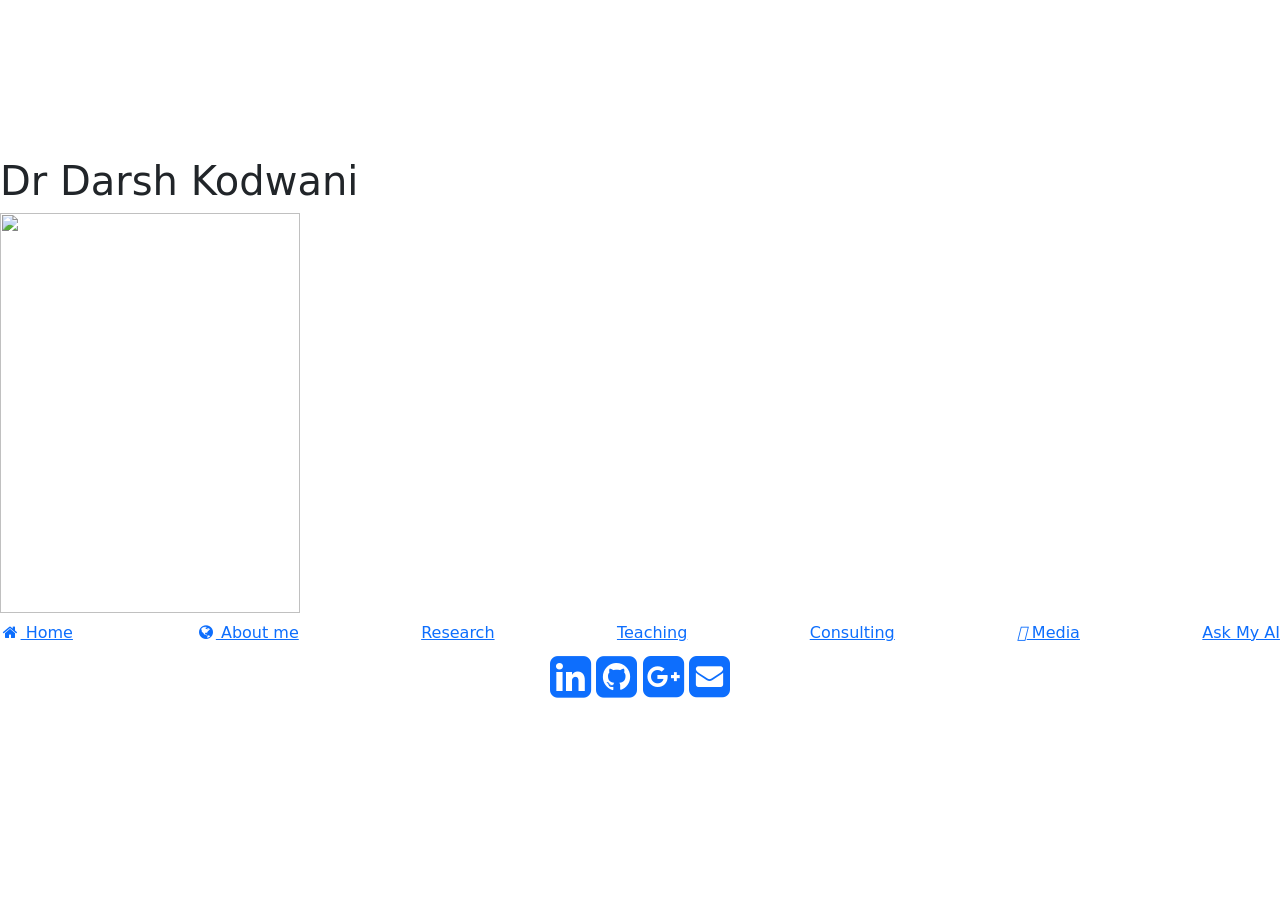
==== index.html @ 9b9df62f "Add Ask My AI chat page with OpenAI-powered agent" ====
<!DOCTYPE html>
<html>

<head>
    <meta name="viewport" content="width=device-width, initial-scale=1">
    <!-- PAGE TITLE -->
    <title>Darsh | Homepage</title>
    <!-- Favicon -->
    <link rel="icon" type="image/" href="Images/favicon.ico" />
    <!-- Bootstrap -->
    <link href="https://cdn.jsdelivr.net/npm/bootstrap@5.0.0-beta3/dist/css/bootstrap.min.css" rel="stylesheet" integrity="sha384-eOJMYsd53ii+scO/bJGFsiCZc+5NDVN2yr8+0RDqr0Ql0h+rP48ckxlpbzKgwra6" crossorigin="anonymous">
    <link rel="stylesheet" href="https://cdnjs.cloudflare.com/ajax/libs/font-awesome/4.7.0/css/font-awesome.min.css">
    <!-- Stylesheets -->
    <link rel="stylesheet" href="css/index.css">
    <script src="https://kit.fontawesome.com/a67cc6a017.js" crossorigin="anonymous"></script>
</head>

<body>

    <video autoplay muted loop id="myVideo">
      <source src="video.mp4" type="video/mp4";>
    </video>

    <div class="content">

        <h1 class="my_name" , id="my_name">
            Dr Darsh Kodwani
        </h1>

        <img class="my_image" src="Images/DK_new.jpg" width="300" height="400">

        <!-- NAVBAR-->
        <div class="navbar">
            <a class="name-navitem" href="index.html"><i class="fa fa-fw fa-home nav-item"></i> Home</a>
            <a class="name-navitem" href="about_me.html"><i class="fa fa-fw fa-globe nav-item"></i> About me</a>
            <a class="name-navitem" href="research.html"><i class="fas fa-fw fa-atom nav-item"></i> Research</a>
            <a class="name-navitem" href="teaching.html"><i class="fas fa-fw fa-chalkboard-teacher nav-item"></i> Teaching</a>
            <a class="name-navitem" href="consulting.html"><i class="fas fa-fw fa-business-time nav-item"></i> Consulting</a>
            <a class="name-navitem" href="media.html"><i class="fas fa-fw fa-microphone nav-item"></i> Media </a>
            <a class="name-navitem" href="agent.html"><i class="fas fa-fw fa-robot nav-item"></i> Ask My AI</a>
        </div>
        <!-- /NAVBAR-->

        <section id="lab_social_icon_footer">
            <!-- Include Font Awesome Stylesheet in Header -->
            <link href="//maxcdn.bootstrapcdn.com/font-awesome/4.1.0/css/font-awesome.min.css" rel="stylesheet">
            <div class="container">
                <div class="text-center center-block">
                    <a href="https://www.linkedin.com/in/darsh-kodwani/"><i id="social-fb" class="fa fa-linkedin-square fa-3x social"></i></a>
                    <a href="https://github.com/DarshKodwani"><i id="social-tw" class="fa fa-github-square fa-3x social"></i></a>
                    <a href="https://scholar.google.com/citations?hl=en&user=wxKNfz0AAAAJ"><i id="social-gp" class="fa fa-google-plus-square fa-3x social"></i></a>
                    <a href="mailto:darshkodwani13@gmail.com"><i id="social-em" class="fa fa-envelope-square fa-3x social"></i></a>
                </div>
            </div>
        </section>

</body>

</html>
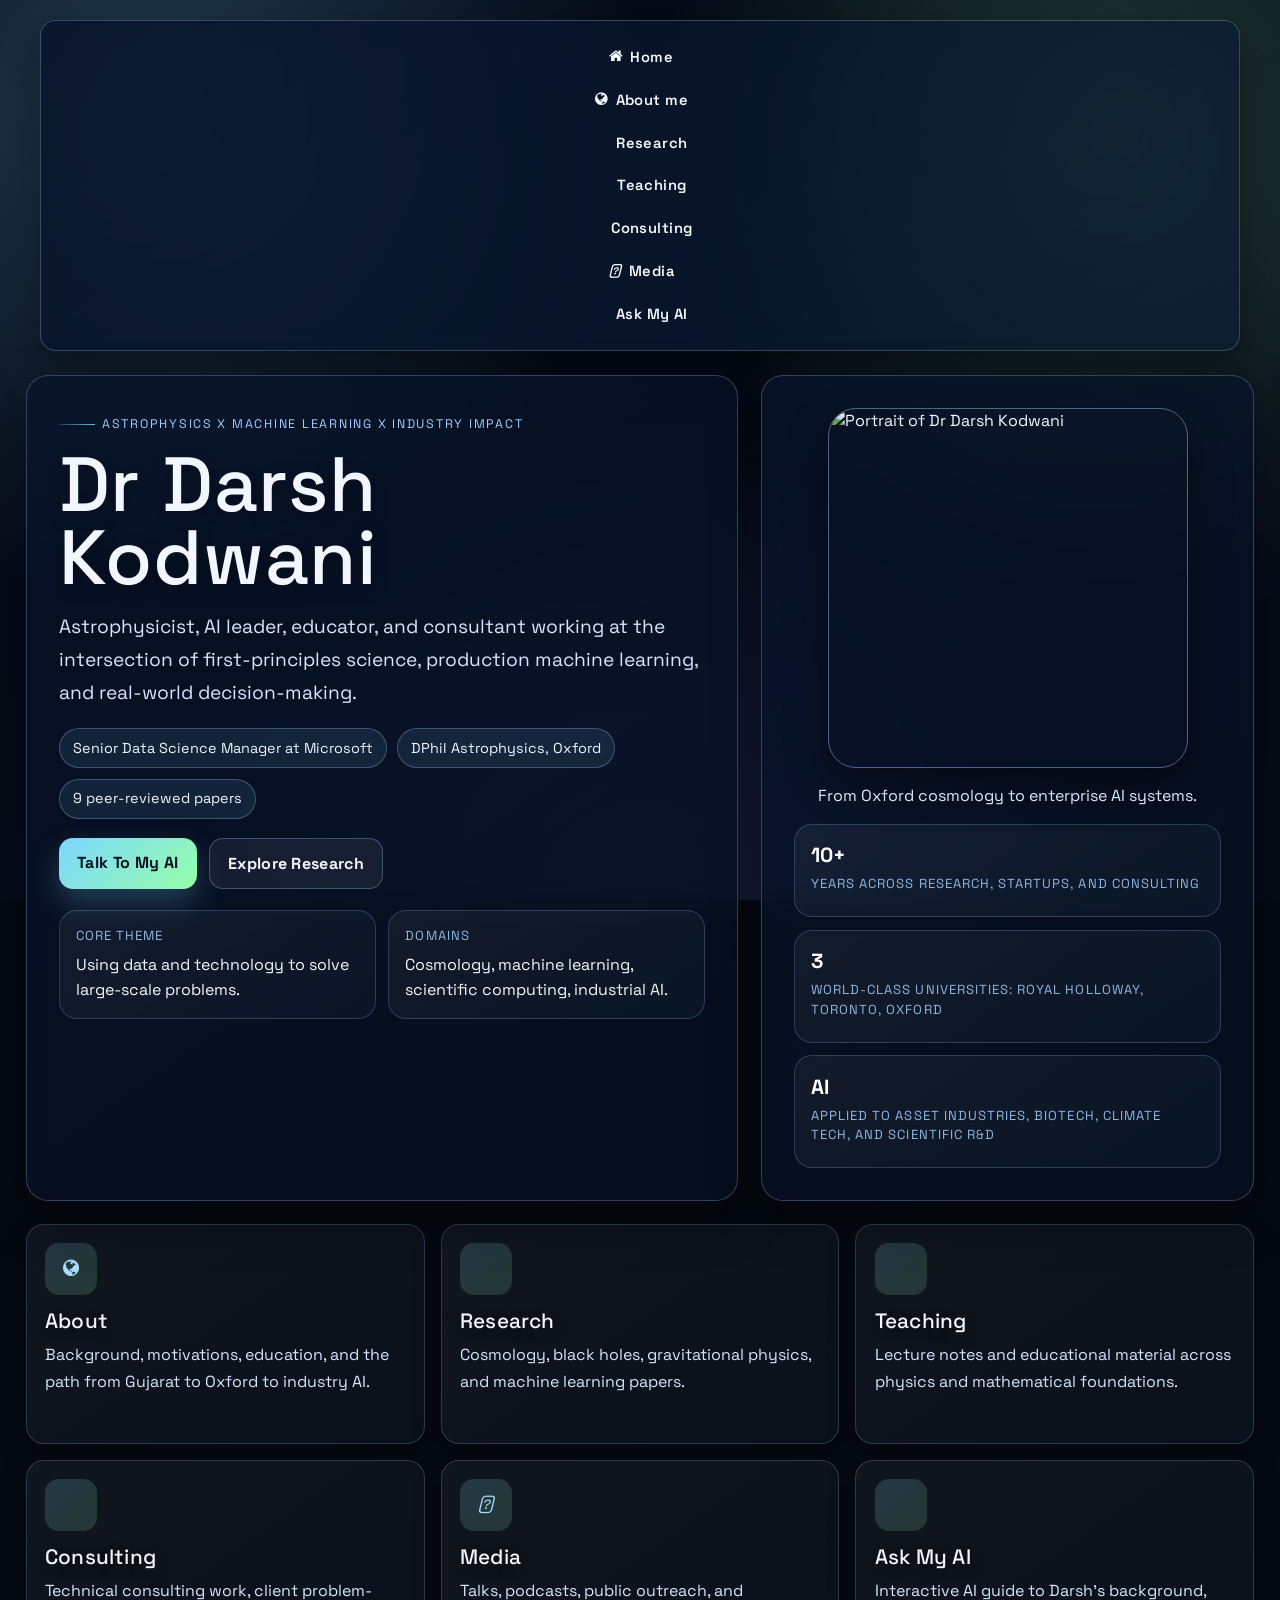
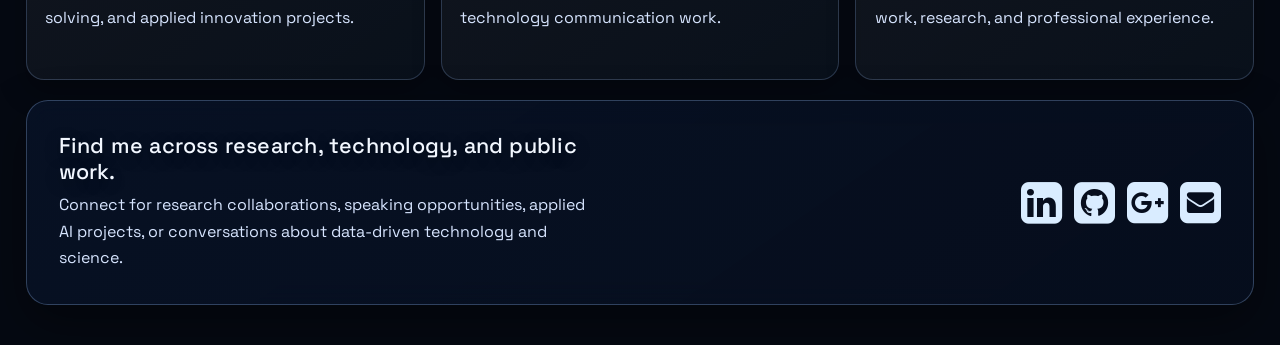
==== commit f098ffd9: "Redesign homepage to match slick site theme" ====
--- a/index.html
+++ b/index.html
@@ -2,6 +2,7 @@
 <html>
 
 <head>
+    <meta charset="utf-8">
     <meta name="viewport" content="width=device-width, initial-scale=1">
     <!-- PAGE TITLE -->
     <title>Darsh | Homepage</title>
@@ -9,51 +10,134 @@
     <link rel="icon" type="image/" href="Images/favicon.ico" />
     <!-- Bootstrap -->
     <link href="https://cdn.jsdelivr.net/npm/bootstrap@5.0.0-beta3/dist/css/bootstrap.min.css" rel="stylesheet" integrity="sha384-eOJMYsd53ii+scO/bJGFsiCZc+5NDVN2yr8+0RDqr0Ql0h+rP48ckxlpbzKgwra6" crossorigin="anonymous">
+    <link href="https://fonts.googleapis.com/css2?family=Space+Grotesk:wght@400;500;600;700&display=swap" rel="stylesheet">
     <link rel="stylesheet" href="https://cdnjs.cloudflare.com/ajax/libs/font-awesome/4.7.0/css/font-awesome.min.css">
     <!-- Stylesheets -->
+    <link rel="stylesheet" href="css/slick-theme.css">
     <link rel="stylesheet" href="css/index.css">
     <script src="https://kit.fontawesome.com/a67cc6a017.js" crossorigin="anonymous"></script>
 </head>
 
-<body>
+<body class="slick-theme home-page">
 
-    <video autoplay muted loop id="myVideo">
-      <source src="video.mp4" type="video/mp4";>
+    <video autoplay muted loop playsinline webkit-playsinline id="myVideo" class="bg-video">
+      <source src="video.mp4" type="video/mp4">
     </video>
 
-    <div class="content">
+    <main class="home-shell">
+        <nav class="navbar navbar-inverse">
+            <div class="container-fluid">
+                <div class="nav navbar-nav home-nav-list">
+                    <a class="name-navitem" href="index.html"><i class="fa fa-fw fa-home nav-item"></i> Home</a>
+                    <a class="name-navitem" href="about_me.html"><i class="fa fa-fw fa-globe nav-item"></i> About me</a>
+                    <a class="name-navitem" href="research.html"><i class="fas fa-fw fa-atom nav-item"></i> Research</a>
+                    <a class="name-navitem" href="teaching.html"><i class="fas fa-fw fa-chalkboard-teacher nav-item"></i> Teaching</a>
+                    <a class="name-navitem" href="consulting.html"><i class="fas fa-fw fa-business-time nav-item"></i> Consulting</a>
+                    <a class="name-navitem" href="media.html"><i class="fas fa-fw fa-microphone nav-item"></i> Media</a>
+                    <a class="name-navitem" href="agent.html"><i class="fas fa-fw fa-robot nav-item"></i> Ask My AI</a>
+                </div>
+            </div>
+        </nav>
 
-        <h1 class="my_name" , id="my_name">
-            Dr Darsh Kodwani
-        </h1>
+        <section class="home-hero">
+            <div class="hero-copy glass-panel">
+                <div class="eyebrow">Astrophysics x Machine Learning x Industry Impact</div>
+                <h1 class="my_name" id="my_name">Dr Darsh Kodwani</h1>
+                <p class="hero-lead">
+                    Astrophysicist, AI leader, educator, and consultant working at the intersection of first-principles science,
+                    production machine learning, and real-world decision-making.
+                </p>
+                <div class="hero-pill-row">
+                    <span class="hero-pill">Senior Data Science Manager at Microsoft</span>
+                    <span class="hero-pill">DPhil Astrophysics, Oxford</span>
+                    <span class="hero-pill">9 peer-reviewed papers</span>
+                </div>
+                <div class="hero-actions">
+                    <a class="hero-btn hero-btn-primary" href="agent.html">Talk To My AI</a>
+                    <a class="hero-btn hero-btn-secondary" href="research.html">Explore Research</a>
+                </div>
+                <div class="hero-summary-grid">
+                    <div class="summary-card">
+                        <div class="summary-label">Core theme</div>
+                        <div class="summary-value">Using data and technology to solve large-scale problems.</div>
+                    </div>
+                    <div class="summary-card">
+                        <div class="summary-label">Domains</div>
+                        <div class="summary-value">Cosmology, machine learning, scientific computing, industrial AI.</div>
+                    </div>
+                </div>
+            </div>
 
-        <img class="my_image" src="Images/DK_new.jpg" width="300" height="400">
-
-        <!-- NAVBAR-->
-        <div class="navbar">
-            <a class="name-navitem" href="index.html"><i class="fa fa-fw fa-home nav-item"></i> Home</a>
-            <a class="name-navitem" href="about_me.html"><i class="fa fa-fw fa-globe nav-item"></i> About me</a>
-            <a class="name-navitem" href="research.html"><i class="fas fa-fw fa-atom nav-item"></i> Research</a>
-            <a class="name-navitem" href="teaching.html"><i class="fas fa-fw fa-chalkboard-teacher nav-item"></i> Teaching</a>
-            <a class="name-navitem" href="consulting.html"><i class="fas fa-fw fa-business-time nav-item"></i> Consulting</a>
-            <a class="name-navitem" href="media.html"><i class="fas fa-fw fa-microphone nav-item"></i> Media </a>
-            <a class="name-navitem" href="agent.html"><i class="fas fa-fw fa-robot nav-item"></i> Ask My AI</a>
-        </div>
-        <!-- /NAVBAR-->
-
-        <section id="lab_social_icon_footer">
-            <!-- Include Font Awesome Stylesheet in Header -->
-            <link href="//maxcdn.bootstrapcdn.com/font-awesome/4.1.0/css/font-awesome.min.css" rel="stylesheet">
-            <div class="container">
-                <div class="text-center center-block">
-                    <a href="https://www.linkedin.com/in/darsh-kodwani/"><i id="social-fb" class="fa fa-linkedin-square fa-3x social"></i></a>
-                    <a href="https://github.com/DarshKodwani"><i id="social-tw" class="fa fa-github-square fa-3x social"></i></a>
-                    <a href="https://scholar.google.com/citations?hl=en&user=wxKNfz0AAAAJ"><i id="social-gp" class="fa fa-google-plus-square fa-3x social"></i></a>
-                    <a href="mailto:darshkodwani13@gmail.com"><i id="social-em" class="fa fa-envelope-square fa-3x social"></i></a>
+            <div class="hero-profile glass-panel">
+                <img class="my_image" src="Images/DK_new.jpg" alt="Portrait of Dr Darsh Kodwani">
+                <div class="profile-caption">From Oxford cosmology to enterprise AI systems.</div>
+                <div class="profile-metrics">
+                    <div class="metric-card">
+                        <span class="metric-value">10+</span>
+                        <span class="metric-label">Years across research, startups, and consulting</span>
+                    </div>
+                    <div class="metric-card">
+                        <span class="metric-value">3</span>
+                        <span class="metric-label">World-class universities: Royal Holloway, Toronto, Oxford</span>
+                    </div>
+                    <div class="metric-card">
+                        <span class="metric-value">AI</span>
+                        <span class="metric-label">Applied to asset industries, biotech, climate tech, and scientific R&amp;D</span>
+                    </div>
                 </div>
             </div>
         </section>
 
+        <section class="explore-grid">
+            <a class="explore-card" href="about_me.html">
+                <span class="explore-icon"><i class="fa fa-globe"></i></span>
+                <h2>About</h2>
+                <p>Background, motivations, education, and the path from Gujarat to Oxford to industry AI.</p>
+            </a>
+            <a class="explore-card" href="research.html">
+                <span class="explore-icon"><i class="fas fa-atom"></i></span>
+                <h2>Research</h2>
+                <p>Cosmology, black holes, gravitational physics, and machine learning papers.</p>
+            </a>
+            <a class="explore-card" href="teaching.html">
+                <span class="explore-icon"><i class="fas fa-chalkboard-teacher"></i></span>
+                <h2>Teaching</h2>
+                <p>Lecture notes and educational material across physics and mathematical foundations.</p>
+            </a>
+            <a class="explore-card" href="consulting.html">
+                <span class="explore-icon"><i class="fas fa-business-time"></i></span>
+                <h2>Consulting</h2>
+                <p>Technical consulting work, client problem-solving, and applied innovation projects.</p>
+            </a>
+            <a class="explore-card" href="media.html">
+                <span class="explore-icon"><i class="fas fa-microphone"></i></span>
+                <h2>Media</h2>
+                <p>Talks, podcasts, public outreach, and technology communication work.</p>
+            </a>
+            <a class="explore-card" href="agent.html">
+                <span class="explore-icon"><i class="fas fa-robot"></i></span>
+                <h2>Ask My AI</h2>
+                <p>Interactive AI guide to Darsh’s background, work, research, and professional experience.</p>
+            </a>
+        </section>
+
+        <section class="home-footer glass-panel" id="lab_social_icon_footer">
+            <div class="footer-copy">
+                <h3>Find me across research, technology, and public work.</h3>
+                <p>
+                    Connect for research collaborations, speaking opportunities, applied AI projects, or conversations about
+                    data-driven technology and science.
+                </p>
+            </div>
+            <div class="text-center center-block social-row">
+                <a href="https://www.linkedin.com/in/darsh-kodwani/" aria-label="LinkedIn"><i id="social-fb" class="fa fa-linkedin-square fa-3x social"></i></a>
+                <a href="https://github.com/DarshKodwani" aria-label="GitHub"><i id="social-tw" class="fa fa-github-square fa-3x social"></i></a>
+                <a href="https://scholar.google.com/citations?hl=en&user=wxKNfz0AAAAJ" aria-label="Google Scholar"><i id="social-gp" class="fa fa-google-plus-square fa-3x social"></i></a>
+                <a href="mailto:darshkodwani13@gmail.com" aria-label="Email"><i id="social-em" class="fa fa-envelope-square fa-3x social"></i></a>
+            </div>
+        </section>
+    </main>
+
 </body>
 
 </html>
--- a/css/index.css
+++ b/css/index.css
@@ -0,0 +1,334 @@
+* {
+    box-sizing: border-box;
+}
+
+body.home-page {
+    overflow-x: hidden;
+}
+
+.home-shell {
+    width: min(1280px, 96vw);
+    margin: 0 auto;
+    padding: 0 0 2.5rem;
+}
+
+.home-nav-list {
+    width: 100%;
+}
+
+.glass-panel {
+    border: 1px solid rgba(158, 197, 255, 0.28);
+    border-radius: 22px;
+    background: linear-gradient(145deg, rgba(8, 20, 43, 0.72), rgba(7, 15, 31, 0.82));
+    backdrop-filter: blur(12px);
+    box-shadow: 0 18px 48px rgba(0, 0, 0, 0.4);
+}
+
+.home-hero {
+    display: grid;
+    grid-template-columns: minmax(0, 1.3fr) minmax(320px, 0.9fr);
+    gap: 1.4rem;
+    align-items: stretch;
+    margin: 1.3rem auto 1.4rem;
+}
+
+.hero-copy,
+.hero-profile,
+.home-footer {
+    padding: clamp(1.2rem, 2.6vw, 2rem);
+}
+
+.eyebrow {
+    display: inline-flex;
+    align-items: center;
+    gap: 0.45rem;
+    color: #9fcbff;
+    text-transform: uppercase;
+    letter-spacing: 0.14em;
+    font-size: 0.78rem;
+    margin-bottom: 0.9rem;
+}
+
+.eyebrow::before {
+    content: "";
+    width: 36px;
+    height: 1px;
+    background: linear-gradient(to right, rgba(126, 214, 255, 0.2), rgba(126, 214, 255, 0.85));
+}
+
+.my_name {
+    margin: 0;
+    font-size: clamp(2.6rem, 6vw, 5rem);
+    line-height: 0.95;
+    letter-spacing: -0.04em;
+}
+
+.hero-lead {
+    max-width: 60ch;
+    margin: 1rem 0 1.2rem;
+    font-size: clamp(1.04rem, 1.9vw, 1.2rem);
+    line-height: 1.72;
+    color: #d3e3ff;
+}
+
+.hero-pill-row {
+    display: flex;
+    flex-wrap: wrap;
+    gap: 0.65rem;
+    margin-bottom: 1.2rem;
+}
+
+.hero-pill {
+    display: inline-flex;
+    align-items: center;
+    border-radius: 999px;
+    border: 1px solid rgba(158, 197, 255, 0.3);
+    background: rgba(126, 214, 255, 0.1);
+    color: #eef6ff;
+    padding: 0.52rem 0.82rem;
+    font-size: 0.9rem;
+}
+
+.hero-actions {
+    display: flex;
+    flex-wrap: wrap;
+    gap: 0.75rem;
+    margin-bottom: 1.3rem;
+}
+
+.hero-btn {
+    text-decoration: none;
+    border-radius: 14px;
+    padding: 0.78rem 1.15rem;
+    font-weight: 700;
+    letter-spacing: 0.02em;
+    transition: transform 0.22s ease, box-shadow 0.22s ease, background 0.22s ease;
+}
+
+.hero-btn:hover {
+    transform: translateY(-2px);
+}
+
+.hero-btn-primary {
+    color: #071223;
+    background: linear-gradient(135deg, #7ed6ff, #95ffa9);
+    box-shadow: 0 14px 30px rgba(126, 214, 255, 0.24);
+}
+
+.hero-btn-secondary {
+    color: #eef6ff;
+    background: rgba(255, 255, 255, 0.06);
+    border: 1px solid rgba(158, 197, 255, 0.3);
+}
+
+.hero-summary-grid,
+.profile-metrics {
+    display: grid;
+    gap: 0.8rem;
+}
+
+.hero-summary-grid {
+    grid-template-columns: repeat(2, minmax(0, 1fr));
+}
+
+.summary-card,
+.metric-card,
+.explore-card {
+    border: 1px solid rgba(158, 197, 255, 0.22);
+    background: linear-gradient(145deg, rgba(255, 255, 255, 0.05), rgba(126, 214, 255, 0.04));
+    border-radius: 18px;
+}
+
+.summary-card,
+.metric-card {
+    padding: 0.95rem 1rem;
+}
+
+.summary-label,
+.metric-label {
+    display: block;
+    color: #8eb5df;
+    font-size: 0.82rem;
+    text-transform: uppercase;
+    letter-spacing: 0.08em;
+    margin-bottom: 0.45rem;
+}
+
+.summary-value {
+    color: #f3f8ff;
+    line-height: 1.55;
+}
+
+.hero-profile {
+    display: flex;
+    flex-direction: column;
+    gap: 1rem;
+    justify-content: space-between;
+}
+
+.my_image {
+    width: min(100%, 360px);
+    aspect-ratio: 1 / 1;
+    object-fit: cover;
+    border-radius: 28px;
+    margin: 0 auto;
+    border: 1px solid rgba(158, 197, 255, 0.45);
+    box-shadow: 0 18px 42px rgba(0, 0, 0, 0.45);
+}
+
+.profile-caption {
+    text-align: center;
+    color: #dceaff;
+    font-size: 1rem;
+}
+
+.metric-card {
+    display: flex;
+    flex-direction: column;
+    gap: 0.2rem;
+}
+
+.metric-value {
+    color: #ffffff;
+    font-weight: 700;
+    font-size: 1.28rem;
+}
+
+.explore-grid {
+    display: grid;
+    grid-template-columns: repeat(3, minmax(0, 1fr));
+    gap: 1rem;
+    margin: 1.2rem 0 1.3rem;
+}
+
+.explore-card {
+    text-decoration: none;
+    color: #eff6ff;
+    padding: 1.15rem;
+    min-height: 220px;
+    transition: transform 0.22s ease, box-shadow 0.22s ease, border-color 0.22s ease;
+    box-shadow: 0 12px 28px rgba(0, 0, 0, 0.28);
+}
+
+.explore-card:hover {
+    transform: translateY(-6px);
+    color: #ffffff;
+    border-color: rgba(149, 255, 169, 0.45);
+    box-shadow: 0 18px 36px rgba(0, 0, 0, 0.34);
+}
+
+.explore-icon {
+    display: inline-flex;
+    align-items: center;
+    justify-content: center;
+    width: 52px;
+    height: 52px;
+    border-radius: 14px;
+    margin-bottom: 0.85rem;
+    background: linear-gradient(135deg, rgba(126, 214, 255, 0.18), rgba(149, 255, 169, 0.15));
+    color: #a8ddff;
+    font-size: 1.2rem;
+}
+
+.explore-card h2 {
+    margin: 0 0 0.55rem;
+    font-size: 1.3rem;
+}
+
+.explore-card p {
+    margin: 0;
+    line-height: 1.65;
+    color: #d3e3ff;
+}
+
+.home-footer {
+    display: flex;
+    flex-wrap: wrap;
+    justify-content: space-between;
+    align-items: center;
+    gap: 1rem 1.6rem;
+}
+
+.footer-copy {
+    max-width: 54ch;
+}
+
+.footer-copy h3 {
+    margin: 0 0 0.45rem;
+    font-size: 1.35rem;
+}
+
+.footer-copy p {
+    margin: 0;
+    color: #d3e3ff;
+    line-height: 1.65;
+}
+
+.social-row {
+    display: flex;
+    flex-wrap: wrap;
+    gap: 0.75rem;
+}
+
+#lab_social_icon_footer a {
+    color: #d9ecff;
+    transition: transform 0.22s ease, color 0.22s ease;
+}
+
+#lab_social_icon_footer a:hover {
+    transform: translateY(-4px) scale(1.03);
+}
+
+#lab_social_icon_footer #social-fb:hover {
+    color: #79c2ff;
+}
+
+#lab_social_icon_footer #social-tw:hover {
+    color: #d7e5ff;
+}
+
+#lab_social_icon_footer #social-gp:hover {
+    color: #95ffa9;
+}
+
+#lab_social_icon_footer #social-em:hover {
+    color: #ffd37e;
+}
+
+@media (max-width: 1040px) {
+    .home-hero {
+        grid-template-columns: 1fr;
+    }
+
+    .hero-summary-grid,
+    .explore-grid {
+        grid-template-columns: repeat(2, minmax(0, 1fr));
+    }
+}
+
+@media (max-width: 700px) {
+    .home-shell {
+        width: 94vw;
+    }
+
+    .hero-summary-grid,
+    .explore-grid {
+        grid-template-columns: 1fr;
+    }
+
+    .hero-actions {
+        flex-direction: column;
+    }
+
+    .hero-btn {
+        text-align: center;
+    }
+
+    .my_image {
+        width: 100%;
+    }
+
+    .home-footer {
+        align-items: flex-start;
+    }
+}
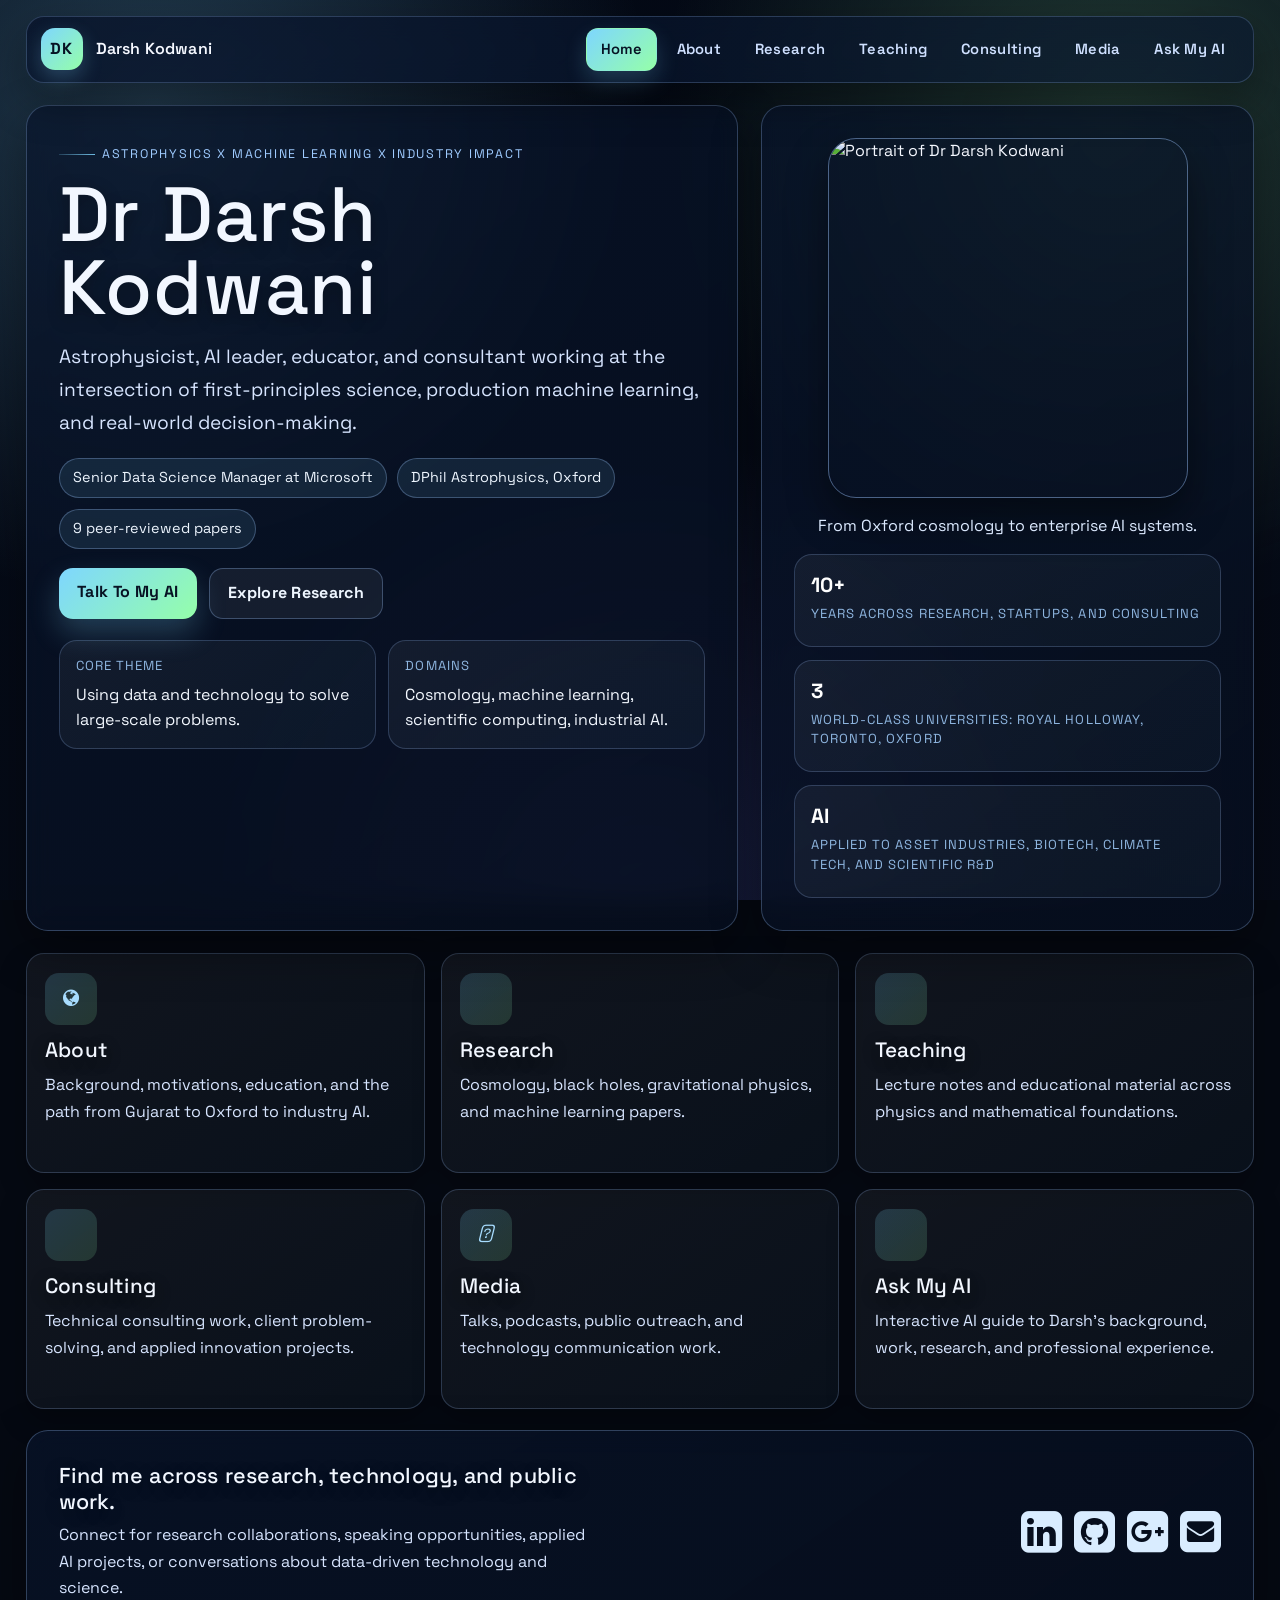
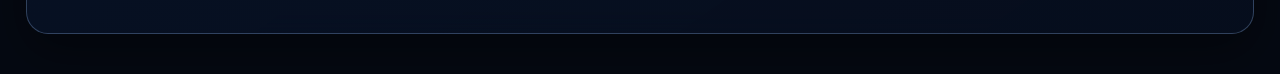
==== commit 0cd79a84: "Unify site navigation and shared shell" ====
--- a/index.html
+++ b/index.html
@@ -14,7 +14,9 @@
     <link rel="stylesheet" href="https://cdnjs.cloudflare.com/ajax/libs/font-awesome/4.7.0/css/font-awesome.min.css">
     <!-- Stylesheets -->
     <link rel="stylesheet" href="css/slick-theme.css">
+    <link rel="stylesheet" href="css/site-shell.css">
     <link rel="stylesheet" href="css/index.css">
+    <script src="assets/js/site-shell.js" defer></script>
     <script src="https://kit.fontawesome.com/a67cc6a017.js" crossorigin="anonymous"></script>
 </head>
 
@@ -25,19 +27,23 @@
     </video>
 
     <main class="home-shell">
-        <nav class="navbar navbar-inverse">
-            <div class="container-fluid">
-                <div class="nav navbar-nav home-nav-list">
-                    <a class="name-navitem" href="index.html"><i class="fa fa-fw fa-home nav-item"></i> Home</a>
-                    <a class="name-navitem" href="about_me.html"><i class="fa fa-fw fa-globe nav-item"></i> About me</a>
-                    <a class="name-navitem" href="research.html"><i class="fas fa-fw fa-atom nav-item"></i> Research</a>
-                    <a class="name-navitem" href="teaching.html"><i class="fas fa-fw fa-chalkboard-teacher nav-item"></i> Teaching</a>
-                    <a class="name-navitem" href="consulting.html"><i class="fas fa-fw fa-business-time nav-item"></i> Consulting</a>
-                    <a class="name-navitem" href="media.html"><i class="fas fa-fw fa-microphone nav-item"></i> Media</a>
-                    <a class="name-navitem" href="agent.html"><i class="fas fa-fw fa-robot nav-item"></i> Ask My AI</a>
+        <header class="site-header">
+            <nav class="site-nav" aria-label="Primary">
+                <a class="site-nav__brand" href="index.html">
+                    <span class="site-nav__brand-mark">DK</span>
+                    <span class="site-nav__brand-text">Darsh Kodwani</span>
+                </a>
+                <div class="site-nav__links">
+                    <a class="site-nav__link" href="index.html">Home</a>
+                    <a class="site-nav__link" href="about_me.html">About</a>
+                    <a class="site-nav__link" href="research.html">Research</a>
+                    <a class="site-nav__link" href="teaching.html">Teaching</a>
+                    <a class="site-nav__link" href="consulting.html">Consulting</a>
+                    <a class="site-nav__link" href="media.html">Media</a>
+                    <a class="site-nav__link" href="agent.html">Ask My AI</a>
                 </div>
-            </div>
-        </nav>
+            </nav>
+        </header>
 
         <section class="home-hero">
             <div class="hero-copy glass-panel">
--- a/css/site-shell.css
+++ b/css/site-shell.css
@@ -0,0 +1,146 @@
+@import url('https://fonts.googleapis.com/css2?family=Space+Grotesk:wght@400;500;600;700&display=swap');
+
+:root {
+    --shell-ink-0: #f5f8ff;
+    --shell-ink-1: #cfe0ff;
+    --shell-border: rgba(158, 197, 255, 0.22);
+    --shell-panel: rgba(8, 19, 42, 0.78);
+    --shell-panel-2: rgba(9, 24, 49, 0.62);
+    --shell-accent: #7ed6ff;
+    --shell-accent-2: #95ffa9;
+    --shell-shadow: 0 18px 42px rgba(0, 0, 0, 0.34);
+}
+
+body {
+    font-family: 'Space Grotesk', 'Inter', sans-serif;
+}
+
+.site-header {
+    position: relative;
+    z-index: 20;
+    width: min(1240px, 96vw);
+    margin: 1rem auto 1.35rem;
+}
+
+.site-nav {
+    display: flex;
+    align-items: center;
+    justify-content: space-between;
+    gap: 1rem;
+    padding: 0.7rem 0.9rem;
+    border-radius: 18px;
+    border: 1px solid var(--shell-border);
+    background: linear-gradient(135deg, var(--shell-panel), var(--shell-panel-2));
+    backdrop-filter: blur(12px);
+    box-shadow: var(--shell-shadow);
+}
+
+.site-nav__brand {
+    display: inline-flex;
+    align-items: center;
+    gap: 0.8rem;
+    color: var(--shell-ink-0);
+    text-decoration: none;
+    min-width: 0;
+}
+
+.site-nav__brand:hover {
+    color: #ffffff;
+}
+
+.site-nav__brand-mark {
+    width: 42px;
+    height: 42px;
+    border-radius: 14px;
+    display: inline-flex;
+    align-items: center;
+    justify-content: center;
+    font-weight: 700;
+    letter-spacing: 0.08em;
+    color: #061223;
+    background: linear-gradient(135deg, var(--shell-accent), var(--shell-accent-2));
+    box-shadow: 0 8px 20px rgba(126, 214, 255, 0.24);
+}
+
+.site-nav__brand-text {
+    font-size: 1rem;
+    font-weight: 600;
+    letter-spacing: 0.01em;
+    white-space: nowrap;
+}
+
+.site-nav__links {
+    display: flex;
+    flex-wrap: wrap;
+    justify-content: flex-end;
+    gap: 0.35rem;
+}
+
+.site-nav__link {
+    display: inline-flex;
+    align-items: center;
+    justify-content: center;
+    color: var(--shell-ink-1);
+    text-decoration: none;
+    padding: 0.58rem 0.82rem;
+    border-radius: 12px;
+    font-size: 0.92rem;
+    font-weight: 600;
+    letter-spacing: 0.02em;
+    transition: transform 0.22s ease, background 0.22s ease, color 0.22s ease, border-color 0.22s ease;
+    border: 1px solid transparent;
+}
+
+.site-nav__link:hover {
+    transform: translateY(-2px);
+    color: #ffffff;
+    background: rgba(126, 214, 255, 0.14);
+    border-color: rgba(126, 214, 255, 0.18);
+}
+
+.site-nav__link.is-active,
+.site-nav__link[aria-current='page'] {
+    color: #061223;
+    background: linear-gradient(135deg, var(--shell-accent), var(--shell-accent-2));
+    border-color: rgba(149, 255, 169, 0.4);
+    box-shadow: 0 10px 22px rgba(126, 214, 255, 0.2);
+}
+
+@media (max-width: 980px) {
+    .site-nav {
+        flex-direction: column;
+        align-items: stretch;
+    }
+
+    .site-nav__brand {
+        justify-content: center;
+    }
+
+    .site-nav__links {
+        justify-content: center;
+    }
+}
+
+@media (max-width: 640px) {
+    .site-header {
+        width: 94vw;
+        margin-top: 0.75rem;
+    }
+
+    .site-nav {
+        padding: 0.7rem;
+    }
+
+    .site-nav__brand-text {
+        font-size: 0.95rem;
+    }
+
+    .site-nav__links {
+        gap: 0.25rem;
+    }
+
+    .site-nav__link {
+        font-size: 0.84rem;
+        padding: 0.48rem 0.68rem;
+    }
+}
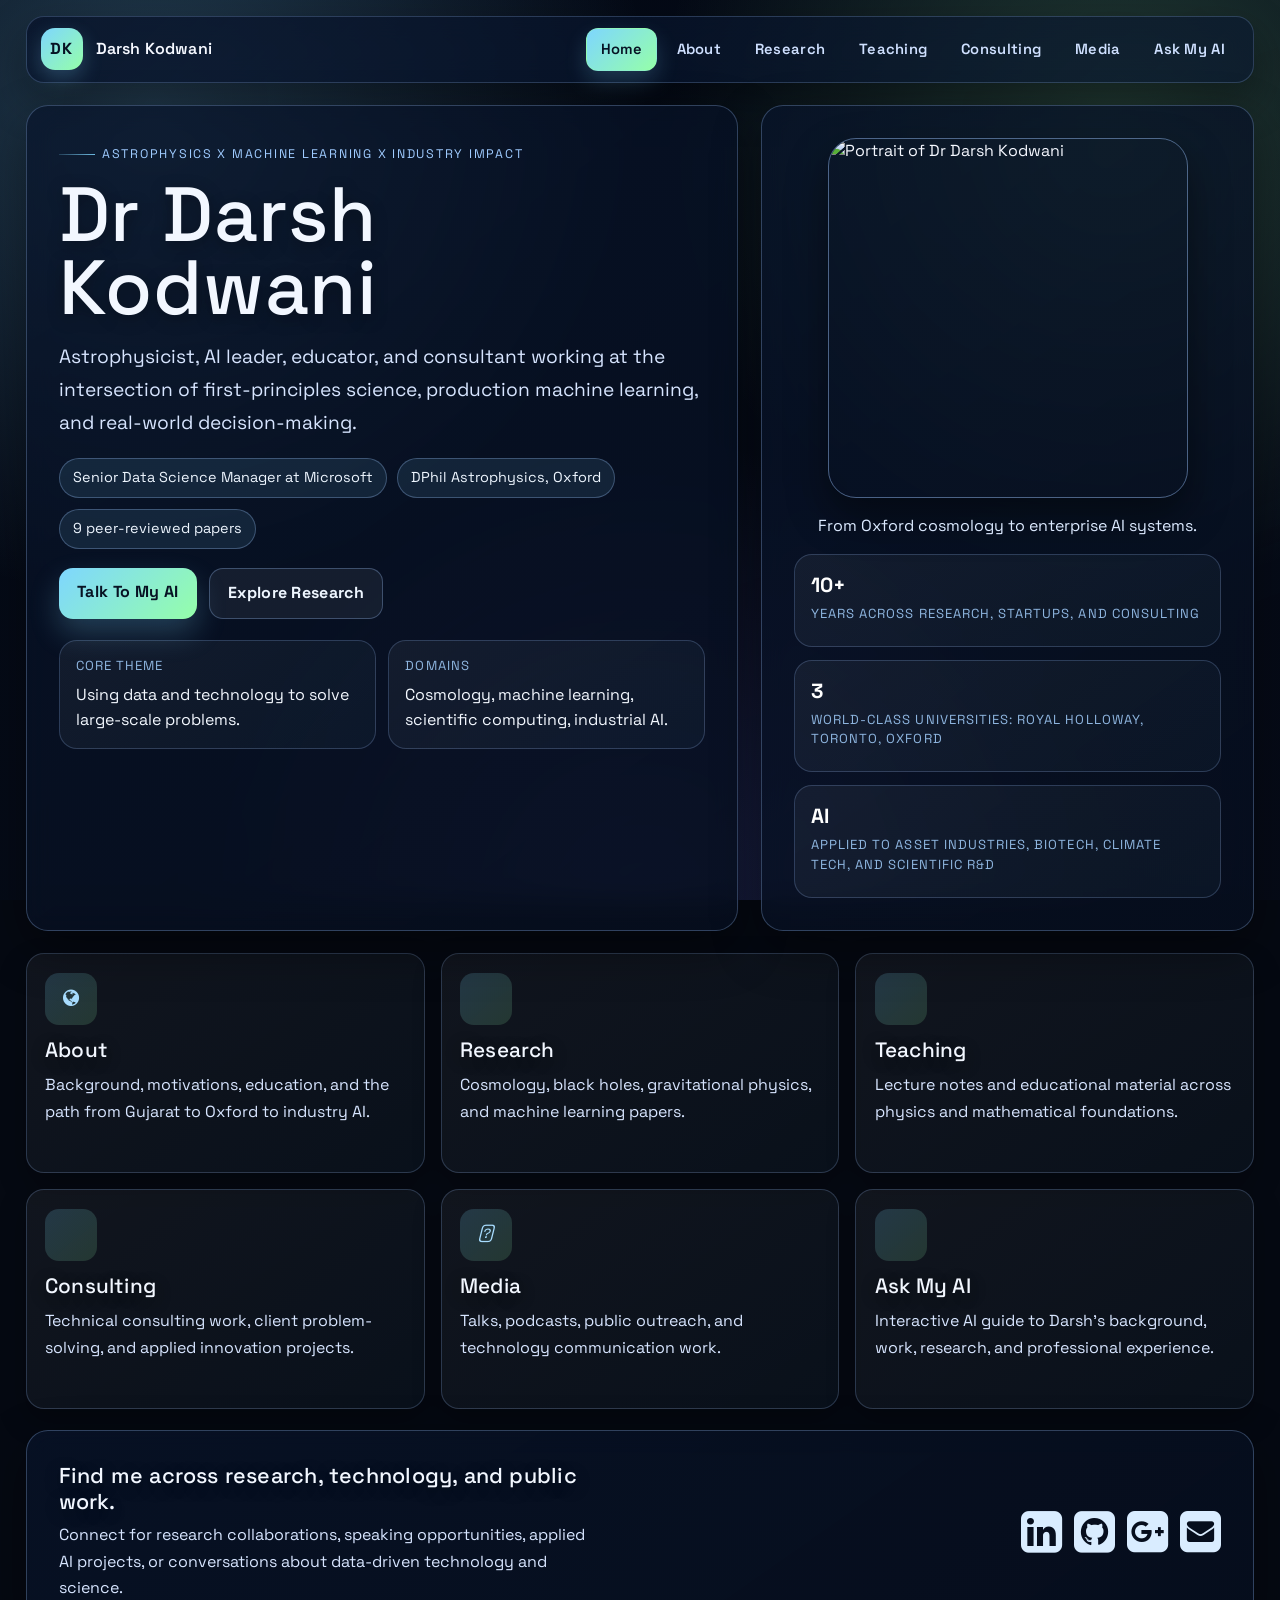
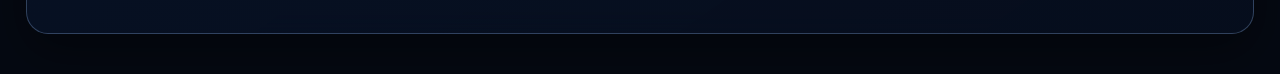
==== commit b0e8087a: "Stabilize shared header rendering across all pages" ====
--- a/index.html
+++ b/index.html
@@ -26,25 +26,25 @@
       <source src="video.mp4" type="video/mp4">
     </video>
 
+    <header class="site-header">
+        <nav class="site-nav" aria-label="Primary">
+            <a class="site-nav__brand" href="index.html">
+                <span class="site-nav__brand-mark">DK</span>
+                <span class="site-nav__brand-text">Darsh Kodwani</span>
+            </a>
+            <div class="site-nav__links">
+                <a class="site-nav__link" href="index.html">Home</a>
+                <a class="site-nav__link" href="about_me.html">About</a>
+                <a class="site-nav__link" href="research.html">Research</a>
+                <a class="site-nav__link" href="teaching.html">Teaching</a>
+                <a class="site-nav__link" href="consulting.html">Consulting</a>
+                <a class="site-nav__link" href="media.html">Media</a>
+                <a class="site-nav__link" href="agent.html">Ask My AI</a>
+            </div>
+        </nav>
+    </header>
+
     <main class="home-shell">
-        <header class="site-header">
-            <nav class="site-nav" aria-label="Primary">
-                <a class="site-nav__brand" href="index.html">
-                    <span class="site-nav__brand-mark">DK</span>
-                    <span class="site-nav__brand-text">Darsh Kodwani</span>
-                </a>
-                <div class="site-nav__links">
-                    <a class="site-nav__link" href="index.html">Home</a>
-                    <a class="site-nav__link" href="about_me.html">About</a>
-                    <a class="site-nav__link" href="research.html">Research</a>
-                    <a class="site-nav__link" href="teaching.html">Teaching</a>
-                    <a class="site-nav__link" href="consulting.html">Consulting</a>
-                    <a class="site-nav__link" href="media.html">Media</a>
-                    <a class="site-nav__link" href="agent.html">Ask My AI</a>
-                </div>
-            </nav>
-        </header>
-
         <section class="home-hero">
             <div class="hero-copy glass-panel">
                 <div class="eyebrow">Astrophysics x Machine Learning x Industry Impact</div>
--- a/css/site-shell.css
+++ b/css/site-shell.css
@@ -22,7 +22,7 @@
     margin: 1rem auto 1.35rem;
 }
 
-.site-nav {
+nav.site-nav {
     display: flex;
     align-items: center;
     justify-content: space-between;
@@ -33,6 +33,7 @@
     background: linear-gradient(135deg, var(--shell-panel), var(--shell-panel-2));
     backdrop-filter: blur(12px);
     box-shadow: var(--shell-shadow);
+    text-transform: none !important;
 }
 
 .site-nav__brand {
@@ -87,8 +88,14 @@
     font-size: 0.92rem;
     font-weight: 600;
     letter-spacing: 0.02em;
+    text-transform: none !important;
     transition: transform 0.22s ease, background 0.22s ease, color 0.22s ease, border-color 0.22s ease;
     border: 1px solid transparent;
+}
+
+.site-nav,
+.site-nav * {
+    box-sizing: border-box;
 }
 
 .site-nav__link:hover {
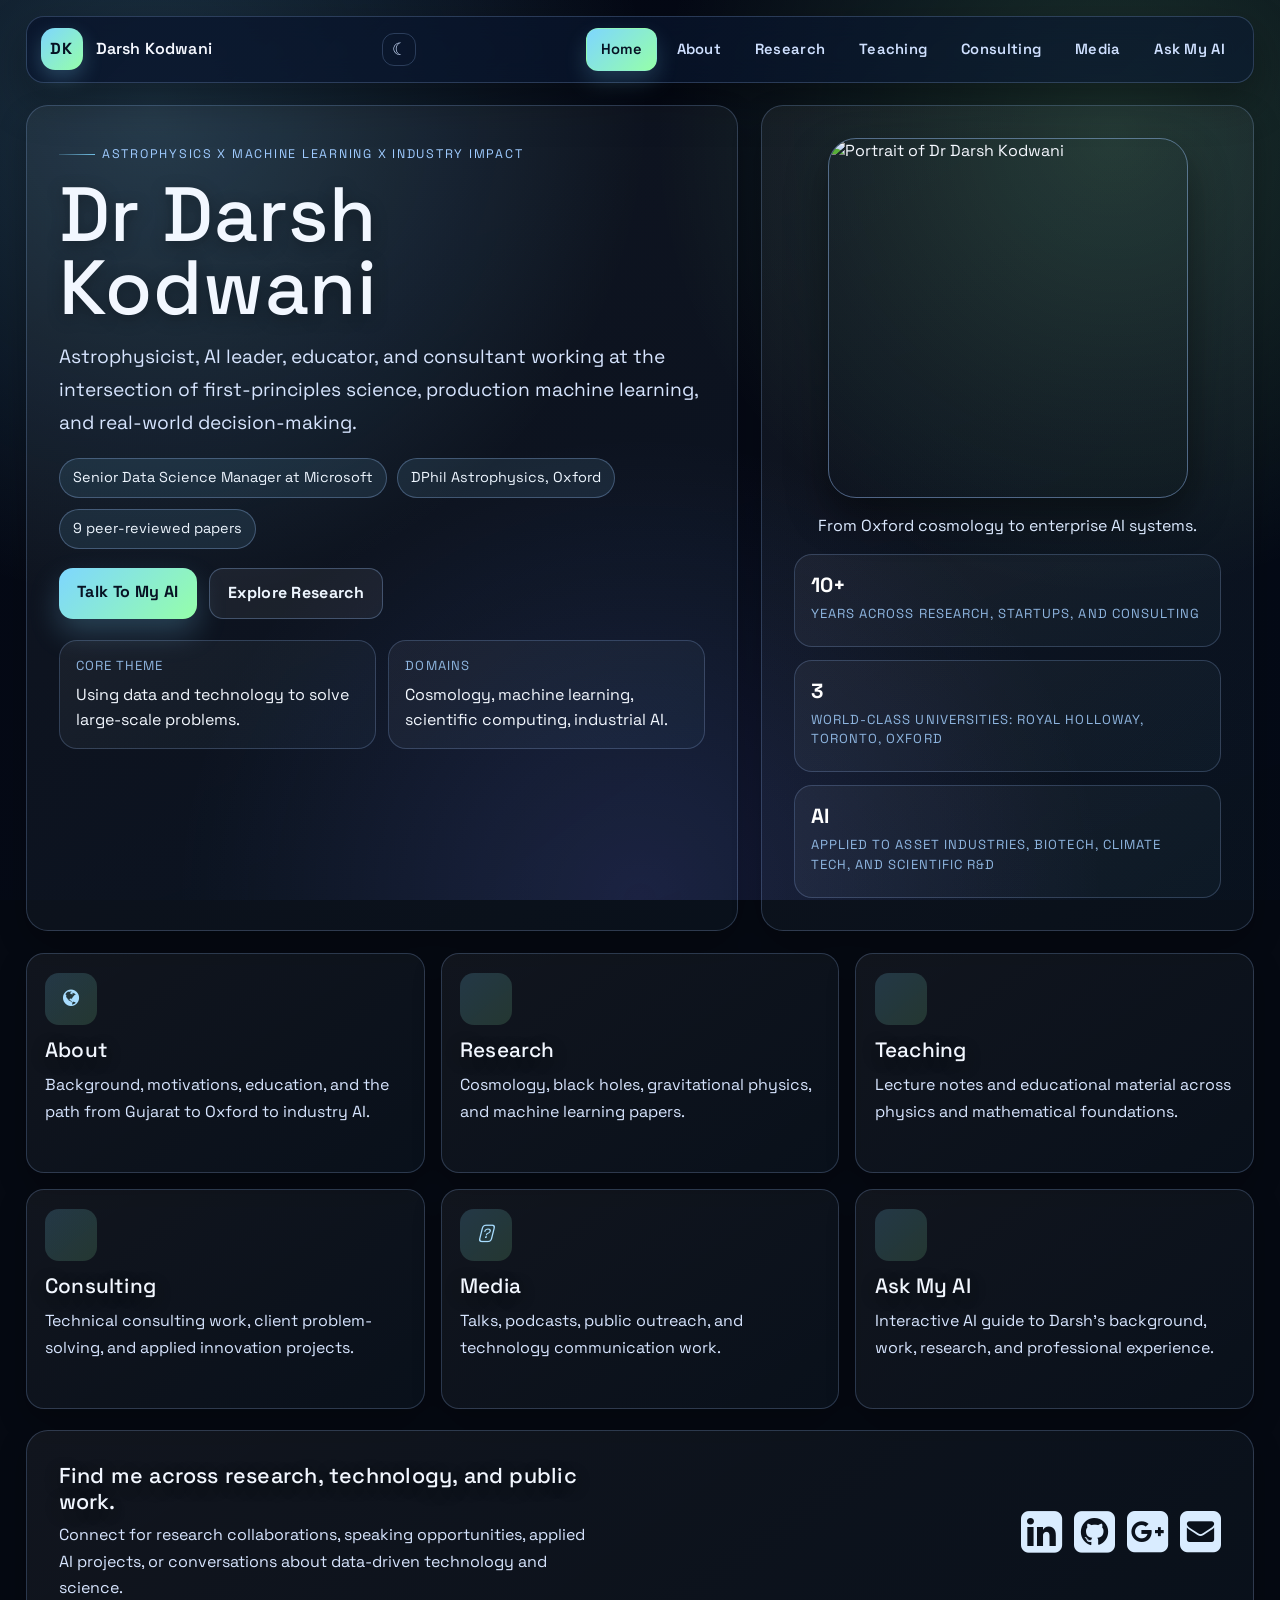
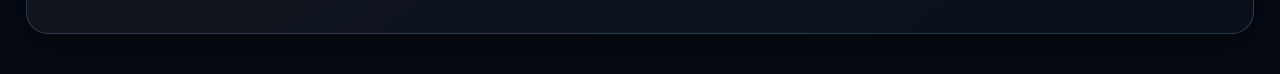
==== commit 29fdb2b5: "Add UX polish (hamburger nav, dark/light mode, scroll reveal, page transitions), SEO (meta+OG tags, " ====
--- a/index.html
+++ b/index.html
@@ -1,12 +1,16 @@
 <!DOCTYPE html>
-<html>
+<html lang="en">
 
 <head>
     <meta charset="utf-8">
     <meta name="viewport" content="width=device-width, initial-scale=1">
-    <!-- PAGE TITLE -->
+    <meta name="description" content="Dr Darsh Kodwani — astrophysicist, AI leader, educator, and consultant. Senior Data Science Manager at Microsoft with a DPhil in Astrophysics from Oxford.">
+    <meta property="og:title" content="Darsh Kodwani — Astrophysicist &amp; AI Leader">
+    <meta property="og:description" content="Personal website of Dr Darsh Kodwani. Explore research, teaching notes, consulting experience, media, and an interactive AI assistant.">
+    <meta property="og:type" content="website">
+    <meta property="og:url" content="https://www.darshkodwani.com/">
+    <meta property="og:image" content="https://www.darshkodwani.com/Images/DK_new.jpg">
     <title>Darsh | Homepage</title>
-    <!-- Favicon -->
     <link rel="icon" type="image/" href="Images/favicon.ico" />
     <!-- Bootstrap -->
     <link href="https://cdn.jsdelivr.net/npm/bootstrap@5.0.0-beta3/dist/css/bootstrap.min.css" rel="stylesheet" integrity="sha384-eOJMYsd53ii+scO/bJGFsiCZc+5NDVN2yr8+0RDqr0Ql0h+rP48ckxlpbzKgwra6" crossorigin="anonymous">
@@ -32,6 +36,8 @@
                 <span class="site-nav__brand-mark">DK</span>
                 <span class="site-nav__brand-text">Darsh Kodwani</span>
             </a>
+            <button class="theme-toggle" id="themeToggle" aria-label="Toggle theme"><span class="icon-moon">☾</span><span class="icon-sun">☀</span></button>
+            <button class="site-nav__toggle" id="navToggle" aria-label="Toggle menu" aria-expanded="false"><span></span><span></span><span></span></button>
             <div class="site-nav__links">
                 <a class="site-nav__link" href="index.html">Home</a>
                 <a class="site-nav__link" href="about_me.html">About</a>
@@ -45,7 +51,7 @@
     </header>
 
     <main class="home-shell">
-        <section class="home-hero">
+        <section class="home-hero reveal">
             <div class="hero-copy glass-panel">
                 <div class="eyebrow">Astrophysics x Machine Learning x Industry Impact</div>
                 <h1 class="my_name" id="my_name">Dr Darsh Kodwani</h1>
@@ -75,7 +81,7 @@
             </div>
 
             <div class="hero-profile glass-panel">
-                <img class="my_image" src="Images/DK_new.jpg" alt="Portrait of Dr Darsh Kodwani">
+                <img class="my_image" src="Images/DK_new.jpg" alt="Portrait of Dr Darsh Kodwani" loading="lazy">
                 <div class="profile-caption">From Oxford cosmology to enterprise AI systems.</div>
                 <div class="profile-metrics">
                     <div class="metric-card">
@@ -94,7 +100,7 @@
             </div>
         </section>
 
-        <section class="explore-grid">
+        <section class="explore-grid reveal">
             <a class="explore-card" href="about_me.html">
                 <span class="explore-icon"><i class="fa fa-globe"></i></span>
                 <h2>About</h2>
@@ -127,7 +133,7 @@
             </a>
         </section>
 
-        <section class="home-footer glass-panel" id="lab_social_icon_footer">
+        <section class="home-footer glass-panel reveal" id="lab_social_icon_footer">
             <div class="footer-copy">
                 <h3>Find me across research, technology, and public work.</h3>
                 <p>
@@ -144,6 +150,8 @@
         </section>
     </main>
 
+<!-- Cloudflare Web Analytics -->
+<script defer src='https://static.cloudflareinsights.com/beacon.min.js' data-cf-beacon='{"token": "YOUR_CF_TOKEN"}'></script>
 </body>
 
 </html>
--- a/css/site-shell.css
+++ b/css/site-shell.css
@@ -113,7 +113,70 @@
     box-shadow: 0 10px 22px rgba(126, 214, 255, 0.2);
 }
 
-@media (max-width: 980px) {
+/* ── Hamburger toggle ─────────────────────────────── */
+.site-nav__toggle {
+    display: none;
+    background: none;
+    border: none;
+    cursor: pointer;
+    padding: 0.5rem;
+    flex-direction: column;
+    gap: 5px;
+    z-index: 10;
+    margin-left: auto;
+}
+
+.site-nav__toggle span {
+    display: block;
+    width: 26px;
+    height: 2.5px;
+    background: var(--shell-ink-0);
+    border-radius: 2px;
+    transition: transform 0.3s ease, opacity 0.3s ease;
+}
+
+.site-nav__toggle.is-open span:nth-child(1) {
+    transform: translateY(7.5px) rotate(45deg);
+}
+
+.site-nav__toggle.is-open span:nth-child(2) {
+    opacity: 0;
+}
+
+.site-nav__toggle.is-open span:nth-child(3) {
+    transform: translateY(-7.5px) rotate(-45deg);
+}
+
+/* ── Theme toggle ─────────────────────────────────── */
+.theme-toggle {
+    background: none;
+    border: 1px solid var(--shell-border);
+    border-radius: 12px;
+    padding: 0.45rem 0.55rem;
+    cursor: pointer;
+    color: var(--shell-ink-1);
+    font-size: 1.05rem;
+    line-height: 1;
+    transition: background 0.22s ease, color 0.22s ease;
+    display: inline-flex;
+    align-items: center;
+    justify-content: center;
+    flex-shrink: 0;
+}
+
+.theme-toggle:hover {
+    background: rgba(126, 214, 255, 0.14);
+    color: #ffffff;
+}
+
+.theme-toggle .icon-sun  { display: none; }
+.theme-toggle .icon-moon { display: inline; }
+
+[data-theme="light"] .theme-toggle .icon-sun  { display: inline; }
+[data-theme="light"] .theme-toggle .icon-moon { display: none; }
+
+/* ── Tablet ───────────────────────────────────────── */
+@media (max-width: 980px) and (min-width: 769px) {
     .site-nav {
         flex-direction: column;
         align-items: stretch;
@@ -128,7 +191,8 @@
     }
 }
 
-@media (max-width: 640px) {
+/* ── Mobile: hamburger ────────────────────────────── */
+@media (max-width: 768px) {
     .site-header {
         width: 94vw;
         margin-top: 0.75rem;
@@ -136,18 +200,81 @@
 
     .site-nav {
         padding: 0.7rem;
+        flex-wrap: wrap;
+    }
+
+    .site-nav__brand {
+        flex: 1;
+        min-width: 0;
     }
 
     .site-nav__brand-text {
         font-size: 0.95rem;
     }
 
+    .site-nav__toggle {
+        display: flex;
+    }
+
     .site-nav__links {
+        display: none;
+        flex-basis: 100%;
+        flex-direction: column;
         gap: 0.25rem;
+        padding-top: 0.65rem;
+        border-top: 1px solid var(--shell-border);
+        margin-top: 0.55rem;
+    }
+
+    .site-nav__links.is-open {
+        display: flex;
     }
 
     .site-nav__link {
-        font-size: 0.84rem;
-        padding: 0.48rem 0.68rem;
-    }
-}
+        justify-content: flex-start;
+        width: 100%;
+        font-size: 0.92rem;
+        padding: 0.55rem 0.75rem;
+    }
+}
+
+/* ── Light theme: nav overrides ───────────────────── */
+[data-theme="light"] nav.site-nav {
+    background: linear-gradient(135deg, rgba(255,255,255,0.82), rgba(240,245,255,0.72));
+    border-color: rgba(100,140,200,0.22);
+    box-shadow: 0 12px 32px rgba(0,0,0,0.10);
+}
+
+[data-theme="light"] .site-nav__brand { color: #1a2233; }
+[data-theme="light"] .site-nav__brand:hover { color: #000; }
+
+[data-theme="light"] .site-nav__brand-mark {
+    color: #fff;
+    background: linear-gradient(135deg, #0088cc, #22aa44);
+}
+
+[data-theme="light"] .site-nav__link {
+    color: #384860;
+}
+
+[data-theme="light"] .site-nav__link:hover {
+    color: #1a2233;
+    background: rgba(0,100,200,0.10);
+    border-color: rgba(0,100,200,0.15);
+}
+
+[data-theme="light"] .site-nav__link.is-active,
+[data-theme="light"] .site-nav__link[aria-current='page'] {
+    color: #fff;
+    background: linear-gradient(135deg, #0088cc, #22aa44);
+    border-color: rgba(34,170,68,0.4);
+}
+
+[data-theme="light"] .site-nav__toggle span {
+    background: #1a2233;
+}
+
+[data-theme="light"] .theme-toggle {
+    color: #384860;
+    border-color: rgba(100,140,200,0.22);
+}
--- a/css/index.css
+++ b/css/index.css
@@ -17,11 +17,12 @@
 }
 
 .glass-panel {
-    border: 1px solid rgba(158, 197, 255, 0.28);
+    border: 1px solid rgba(158, 197, 255, 0.22);
     border-radius: 22px;
-    background: linear-gradient(145deg, rgba(8, 20, 43, 0.72), rgba(7, 15, 31, 0.82));
-    backdrop-filter: blur(12px);
-    box-shadow: 0 18px 48px rgba(0, 0, 0, 0.4);
+    background: linear-gradient(145deg, rgba(255, 255, 255, 0.05), rgba(126, 214, 255, 0.04));
+    backdrop-filter: none;
+    -webkit-backdrop-filter: none;
+    box-shadow: 0 12px 28px rgba(0, 0, 0, 0.28);
 }
 
 .home-hero {
@@ -332,3 +333,48 @@
         align-items: flex-start;
     }
 }
+
+/* ── Light theme: home page overrides ─────────────── */
+[data-theme="light"] .glass-panel {
+    background: linear-gradient(145deg, rgba(255,255,255,0.78), rgba(240,245,255,0.68));
+    border-color: rgba(100,140,200,0.18);
+    box-shadow: 0 8px 28px rgba(0,0,0,0.08);
+}
+
+[data-theme="light"] .eyebrow { color: #3b6ea5; }
+[data-theme="light"] .eyebrow::before { background: linear-gradient(to right, rgba(0,100,200,0.15), rgba(0,100,200,0.7)); }
+[data-theme="light"] .my_name { color: #1a2233; }
+[data-theme="light"] .hero-lead { color: #384860; }
+[data-theme="light"] .hero-pill {
+    color: #1a2233;
+    background: rgba(0,100,200,0.08);
+    border-color: rgba(100,140,200,0.25);
+}
+[data-theme="light"] .hero-btn-primary {
+    color: #fff;
+    background: linear-gradient(135deg, #0088cc, #22aa44);
+}
+[data-theme="light"] .hero-btn-secondary {
+    color: #1a2233;
+    background: rgba(0,80,160,0.06);
+    border-color: rgba(100,140,200,0.22);
+}
+[data-theme="light"] .summary-card,
+[data-theme="light"] .metric-card,
+[data-theme="light"] .explore-card {
+    background: linear-gradient(145deg, rgba(255,255,255,0.72), rgba(240,245,255,0.62));
+    border-color: rgba(100,140,200,0.18);
+    box-shadow: 0 6px 18px rgba(0,0,0,0.06);
+}
+[data-theme="light"] .summary-label,
+[data-theme="light"] .metric-label { color: #5c6f8a; }
+[data-theme="light"] .summary-value,
+[data-theme="light"] .metric-value { color: #1a2233; }
+[data-theme="light"] .explore-card { color: #1a2233; }
+[data-theme="light"] .explore-card:hover { color: #000; border-color: rgba(34,170,68,0.45); }
+[data-theme="light"] .explore-card h2 { color: #1a2233; }
+[data-theme="light"] .explore-card p { color: #384860; }
+[data-theme="light"] .explore-icon { background: linear-gradient(135deg, rgba(0,120,200,0.12), rgba(34,170,68,0.10)); color: #0077b6; }
+[data-theme="light"] .profile-caption { color: #384860; }
+[data-theme="light"] .footer-copy p { color: #384860; }
+[data-theme="light"] #lab_social_icon_footer a { color: #384860; }
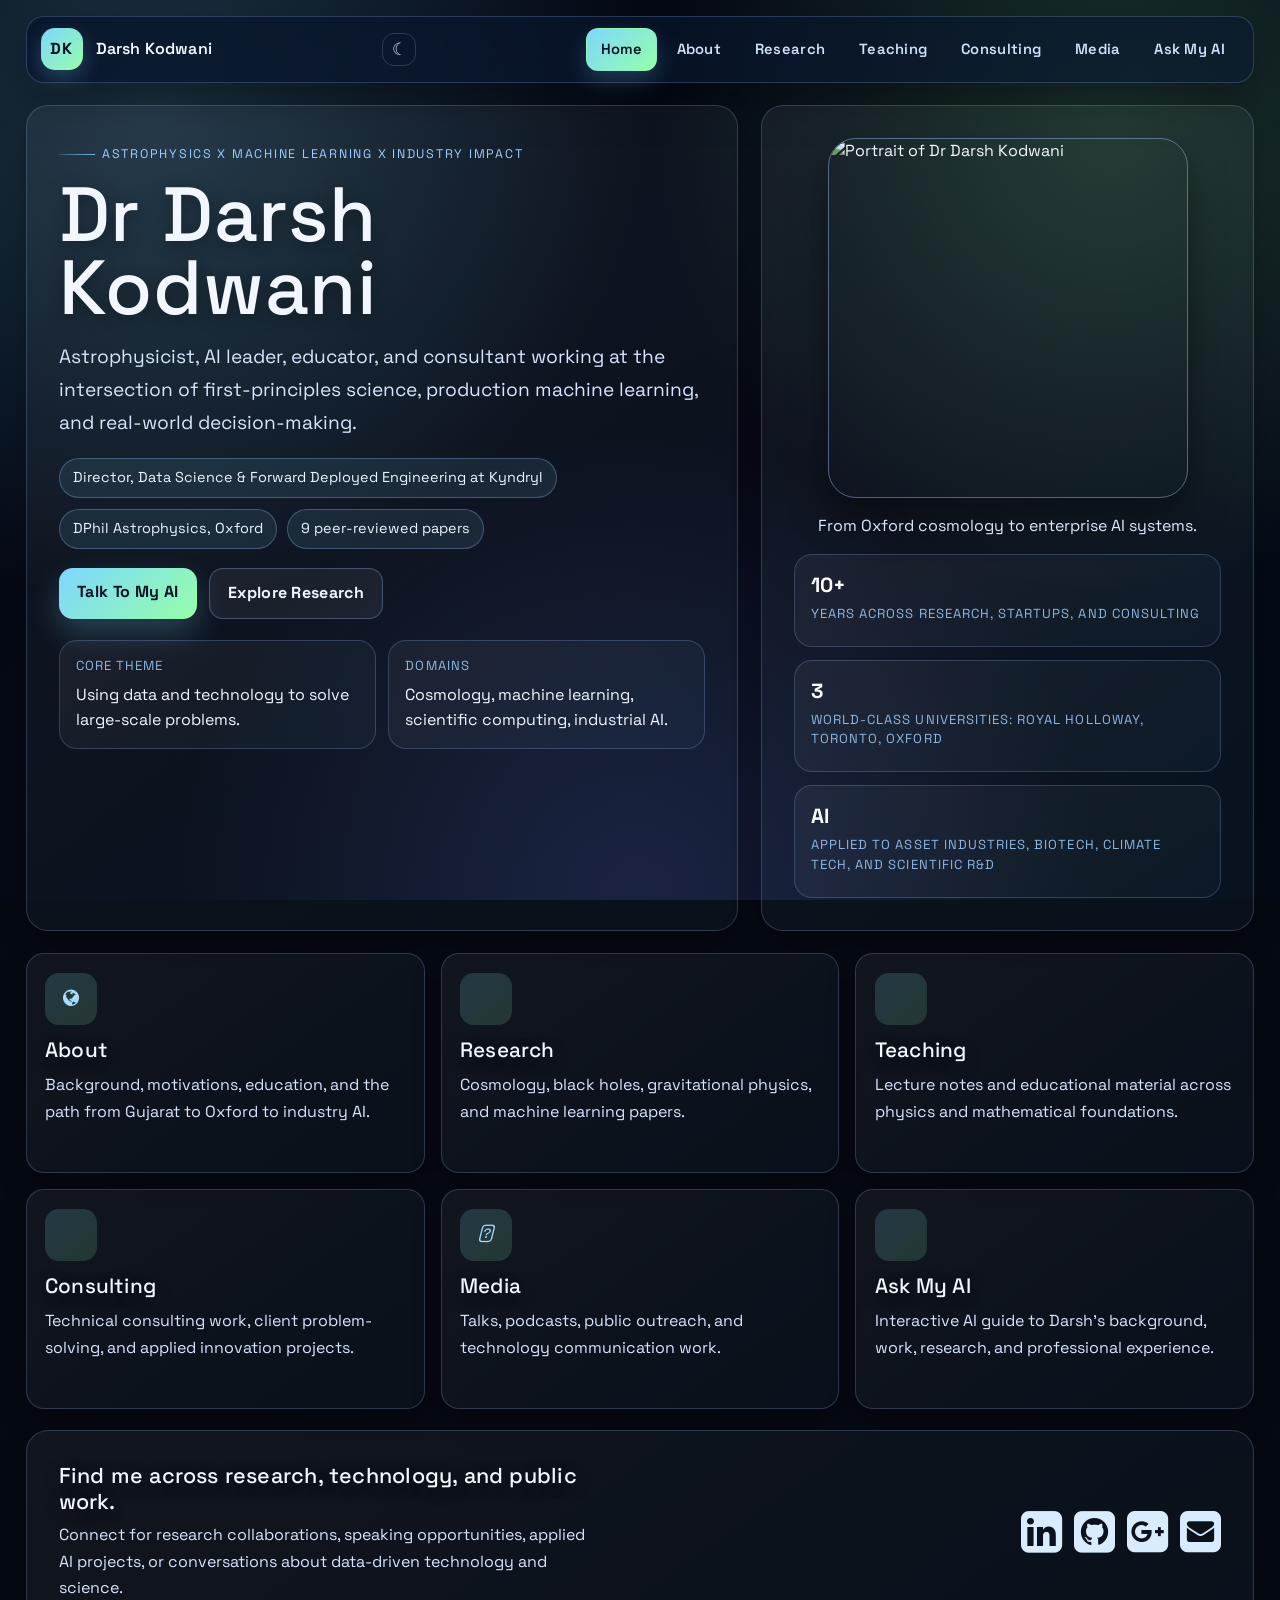
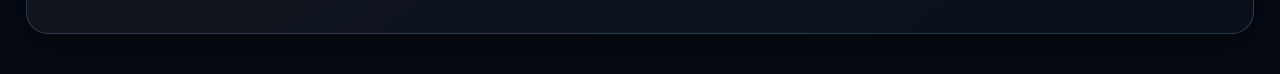
==== commit 29ac1539: "content: update homepage hero + about page to reflect Kyndryl current role" ====
--- a/index.html
+++ b/index.html
@@ -4,7 +4,7 @@
 <head>
     <meta charset="utf-8">
     <meta name="viewport" content="width=device-width, initial-scale=1">
-    <meta name="description" content="Dr Darsh Kodwani — astrophysicist, AI leader, educator, and consultant. Senior Data Science Manager at Microsoft with a DPhil in Astrophysics from Oxford.">
+    <meta name="description" content="Dr Darsh Kodwani — astrophysicist, AI leader, educator, and consultant. Director of Data Science and Forward Deployed Engineering at Kyndryl with a DPhil in Astrophysics from Oxford.">
     <meta property="og:title" content="Darsh Kodwani — Astrophysicist &amp; AI Leader">
     <meta property="og:description" content="Personal website of Dr Darsh Kodwani. Explore research, teaching notes, consulting experience, media, and an interactive AI assistant.">
     <meta property="og:type" content="website">
@@ -60,7 +60,7 @@
                     production machine learning, and real-world decision-making.
                 </p>
                 <div class="hero-pill-row">
-                    <span class="hero-pill">Senior Data Science Manager at Microsoft</span>
+                    <span class="hero-pill">Director, Data Science &amp; Forward Deployed Engineering at Kyndryl</span>
                     <span class="hero-pill">DPhil Astrophysics, Oxford</span>
                     <span class="hero-pill">9 peer-reviewed papers</span>
                 </div>
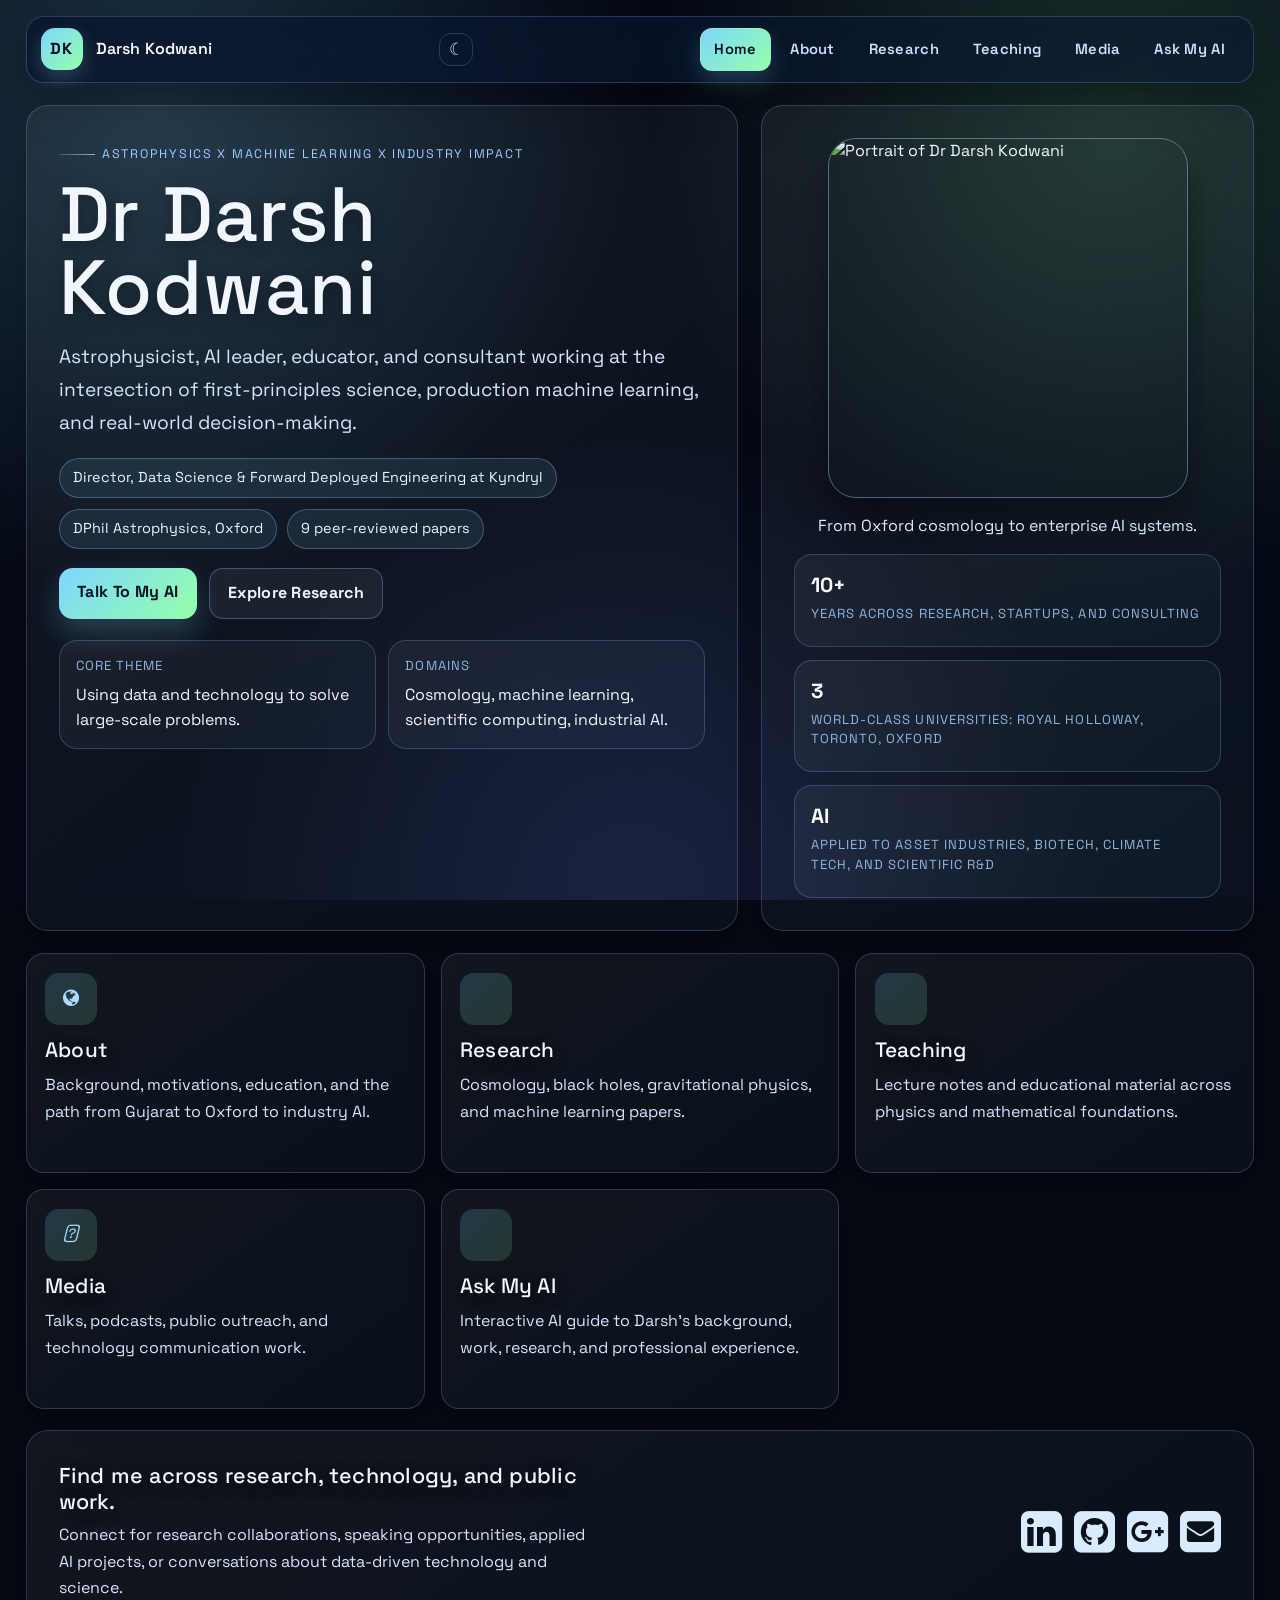
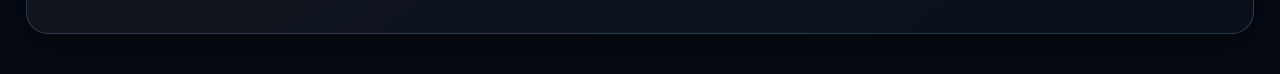
==== commit f99feb85: "content: remove consulting page and all single-use assets Drops the consulting page entirely along w" ====
--- a/index.html
+++ b/index.html
@@ -6,7 +6,7 @@
     <meta name="viewport" content="width=device-width, initial-scale=1">
     <meta name="description" content="Dr Darsh Kodwani — astrophysicist, AI leader, educator, and consultant. Director of Data Science and Forward Deployed Engineering at Kyndryl with a DPhil in Astrophysics from Oxford.">
     <meta property="og:title" content="Darsh Kodwani — Astrophysicist &amp; AI Leader">
-    <meta property="og:description" content="Personal website of Dr Darsh Kodwani. Explore research, teaching notes, consulting experience, media, and an interactive AI assistant.">
+    <meta property="og:description" content="Personal website of Dr Darsh Kodwani. Explore research, teaching notes, media, and an interactive AI assistant.">
     <meta property="og:type" content="website">
     <meta property="og:url" content="https://www.darshkodwani.com/">
     <meta property="og:image" content="https://www.darshkodwani.com/Images/DK_new.jpg">
@@ -43,7 +43,6 @@
                 <a class="site-nav__link" href="about_me.html">About</a>
                 <a class="site-nav__link" href="research.html">Research</a>
                 <a class="site-nav__link" href="teaching.html">Teaching</a>
-                <a class="site-nav__link" href="consulting.html">Consulting</a>
                 <a class="site-nav__link" href="media.html">Media</a>
                 <a class="site-nav__link" href="agent.html">Ask My AI</a>
             </div>
@@ -116,11 +115,6 @@
                 <h2>Teaching</h2>
                 <p>Lecture notes and educational material across physics and mathematical foundations.</p>
             </a>
-            <a class="explore-card" href="consulting.html">
-                <span class="explore-icon"><i class="fas fa-business-time"></i></span>
-                <h2>Consulting</h2>
-                <p>Technical consulting work, client problem-solving, and applied innovation projects.</p>
-            </a>
             <a class="explore-card" href="media.html">
                 <span class="explore-icon"><i class="fas fa-microphone"></i></span>
                 <h2>Media</h2>
